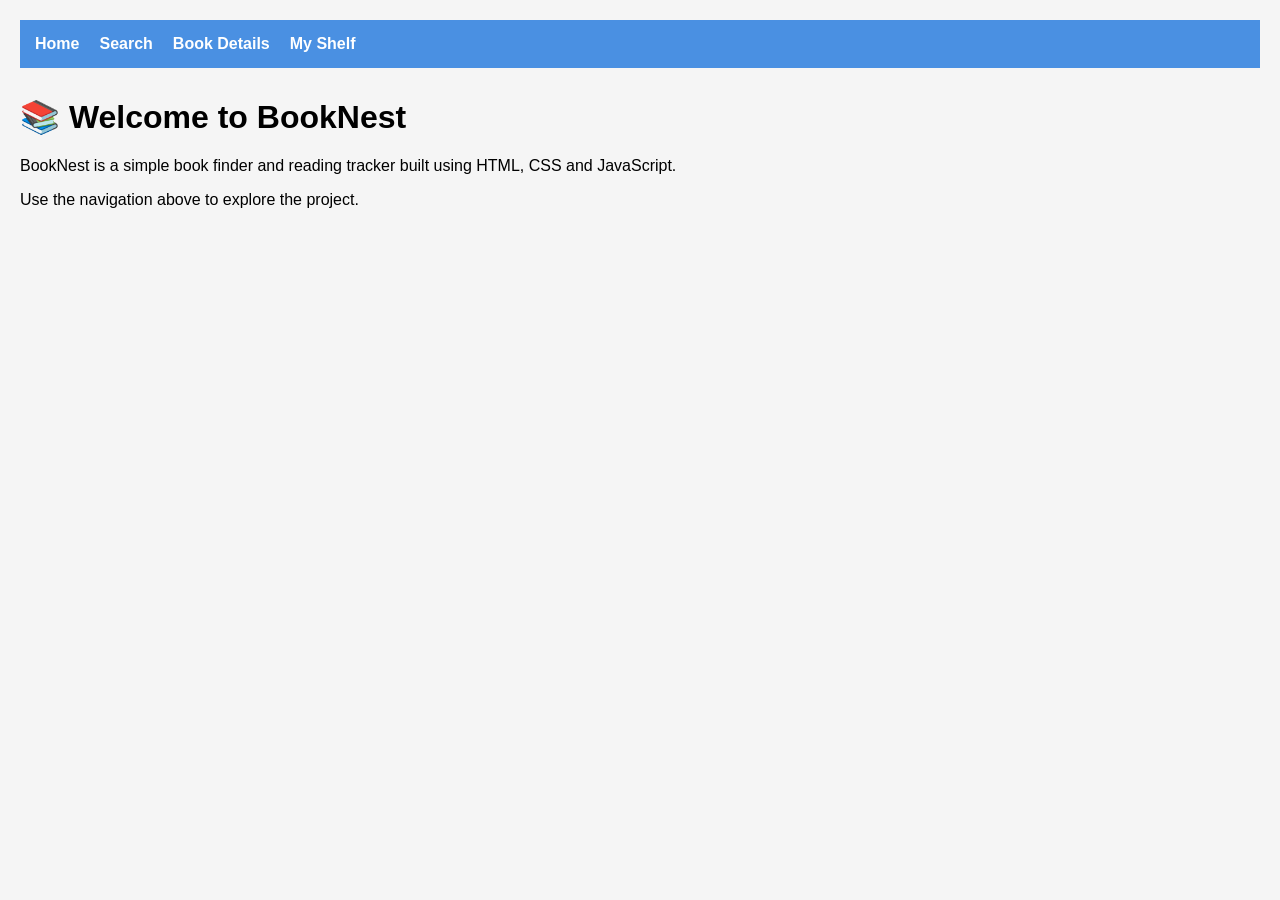
==== index.html @ 5ab0a601 "Add home and search page skeleton" ====
<!DOCTYPE html>
<html lang="en">
<head>
    <meta charset="UTF-8">
    <meta name="viewport" content="width=device-width, initial-scale=1.0">
    <title>BookNest | Home</title>

    <link rel="stylesheet" href="css/style.css">
</head>
<body>

    <nav>
        <a href="index.html">Home</a>
        <a href="search.html">Search</a>
        <a href="details.html">Book Details</a>
        <a href="shelf.html">My Shelf</a>
    </nav>

    <main>
        <h1>📚 Welcome to BookNest</h1>

        <p>
            BookNest is a simple book finder and reading tracker built using
            HTML, CSS and JavaScript.
        </p>

        <p>
            Use the navigation above to explore the project.
        </p>
    </main>

</body>
</html>
---- css/style.css ----
body{
    font-family: Arial, sans-serif;
    margin: 20px;
    background: #f5f5f5;
}

nav{
    display:flex;
    gap:20px;
    padding:15px;
    background:#4A90E2;
}

nav a{
    color:white;
    text-decoration:none;
    font-weight:bold;
}

main{
    margin-top:30px;
}
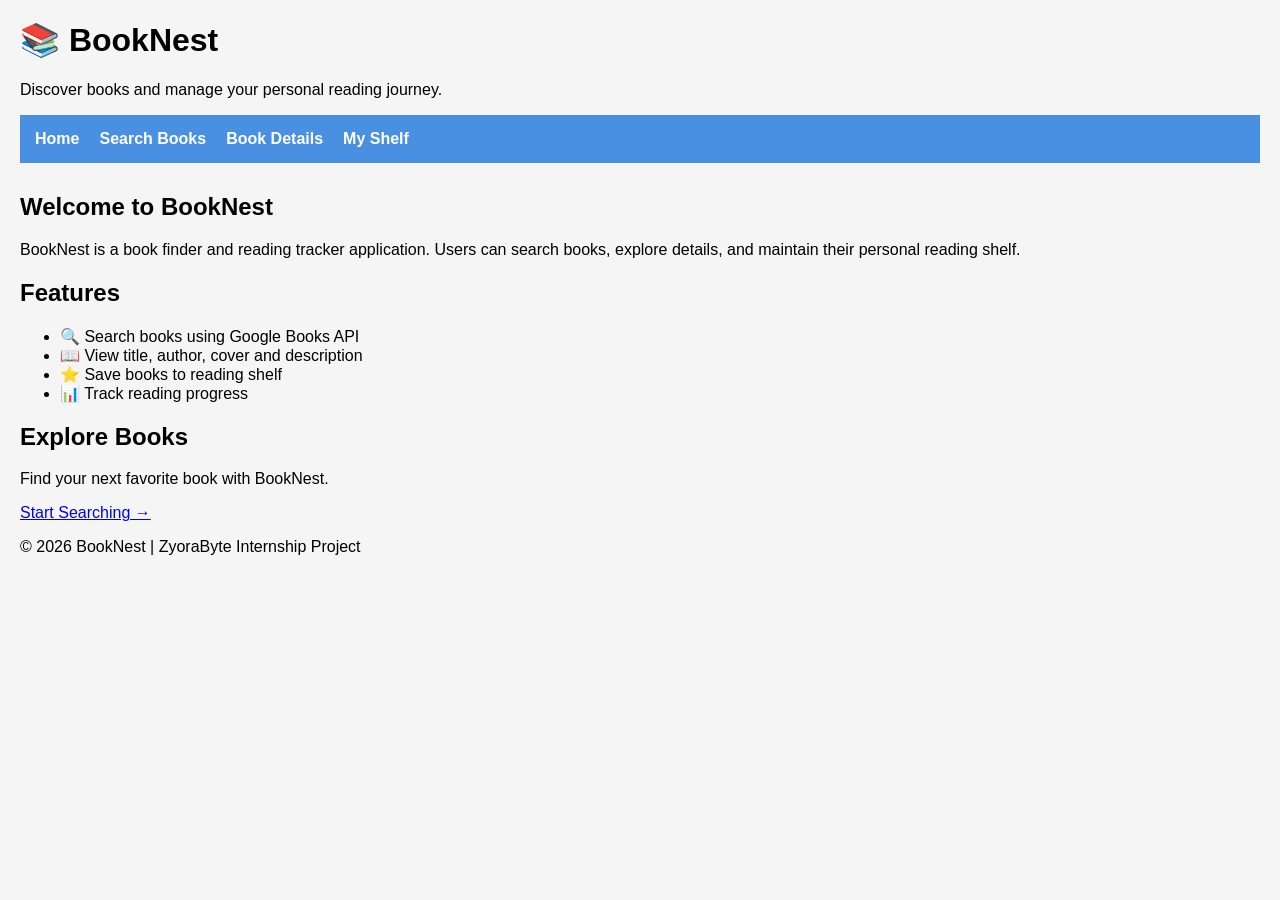
==== commit 5f82edaf: "Build BookNest home page HTML structure" ====
--- a/index.html
+++ b/index.html
@@ -1,33 +1,83 @@
 <!DOCTYPE html>
 <html lang="en">
+
 <head>
     <meta charset="UTF-8">
     <meta name="viewport" content="width=device-width, initial-scale=1.0">
     <title>BookNest | Home</title>
-
     <link rel="stylesheet" href="css/style.css">
 </head>
+
 <body>
 
-    <nav>
-        <a href="index.html">Home</a>
-        <a href="search.html">Search</a>
-        <a href="details.html">Book Details</a>
-        <a href="shelf.html">My Shelf</a>
-    </nav>
+<header>
+    <h1>📚 BookNest</h1>
+    <p>Discover books and manage your personal reading journey.</p>
+</header>
 
-    <main>
-        <h1>📚 Welcome to BookNest</h1>
 
-        <p>
-            BookNest is a simple book finder and reading tracker built using
-            HTML, CSS and JavaScript.
-        </p>
+<nav>
+    <a href="index.html">Home</a>
+    <a href="search.html">Search Books</a>
+    <a href="details.html">Book Details</a>
+    <a href="shelf.html">My Shelf</a>
+</nav>
 
-        <p>
-            Use the navigation above to explore the project.
-        </p>
-    </main>
+
+<main>
+
+<section>
+    <h2>Welcome to BookNest</h2>
+
+    <p>
+        BookNest is a book finder and reading tracker application.
+        Users can search books, explore details, and maintain their
+        personal reading shelf.
+    </p>
+</section>
+
+
+<section>
+
+<h2>Features</h2>
+
+<ul>
+    <li>🔍 Search books using Google Books API</li>
+    <li>📖 View title, author, cover and description</li>
+    <li>⭐ Save books to reading shelf</li>
+    <li>📊 Track reading progress</li>
+</ul>
+
+</section>
+
+
+<section>
+
+<h2>Explore Books</h2>
+
+<p>
+Find your next favorite book with BookNest.
+</p>
+
+<a href="search.html">
+Start Searching →
+</a>
+
+</section>
+
+
+</main>
+
+
+<footer>
+
+<p>
+© 2026 BookNest | ZyoraByte Internship Project
+</p>
+
+</footer>
+
 
 </body>
+
 </html>
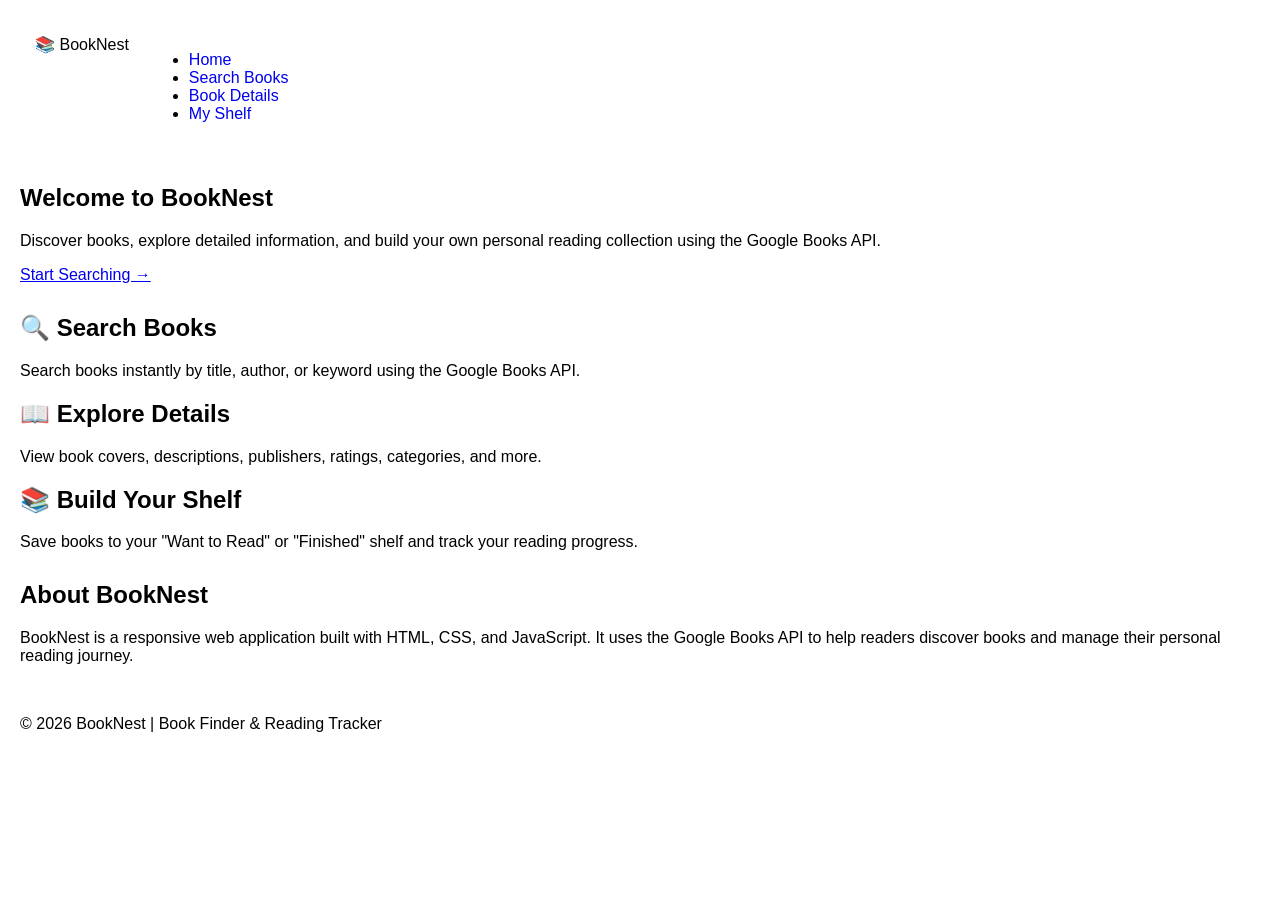
==== commit 5df49a2e: "Improve home and search page layout" ====
--- a/index.html
+++ b/index.html
@@ -1,83 +1,78 @@
 <!DOCTYPE html>
 <html lang="en">
-
 <head>
     <meta charset="UTF-8">
     <meta name="viewport" content="width=device-width, initial-scale=1.0">
     <title>BookNest | Home</title>
     <link rel="stylesheet" href="css/style.css">
+    <link rel="preconnect" href="https://fonts.googleapis.com">
+    <link rel="preconnect" href="https://fonts.gstatic.com" crossorigin>
+    <link href="https://fonts.googleapis.com/css2?family=Poppins:wght@300;400;500;600;700&display=swap"
+        rel="stylesheet">
 </head>
-
 <body>
-
-<header>
-    <h1>📚 BookNest</h1>
-    <p>Discover books and manage your personal reading journey.</p>
-</header>
-
-
-<nav>
-    <a href="index.html">Home</a>
-    <a href="search.html">Search Books</a>
-    <a href="details.html">Book Details</a>
-    <a href="shelf.html">My Shelf</a>
-</nav>
-
-
-<main>
-
-<section>
-    <h2>Welcome to BookNest</h2>
-
-    <p>
-        BookNest is a book finder and reading tracker application.
-        Users can search books, explore details, and maintain their
-        personal reading shelf.
-    </p>
-</section>
-
-
-<section>
-
-<h2>Features</h2>
-
-<ul>
-    <li>🔍 Search books using Google Books API</li>
-    <li>📖 View title, author, cover and description</li>
-    <li>⭐ Save books to reading shelf</li>
-    <li>📊 Track reading progress</li>
-</ul>
-
-</section>
-
-
-<section>
-
-<h2>Explore Books</h2>
-
-<p>
-Find your next favorite book with BookNest.
-</p>
-
-<a href="search.html">
-Start Searching →
-</a>
-
-</section>
-
-
-</main>
-
-
-<footer>
-
-<p>
-© 2026 BookNest | ZyoraByte Internship Project
-</p>
-
-</footer>
-
-
+    <header>
+        <nav class="navbar">
+            <div class="logo">
+                📚 <span>BookNest</span>
+            </div>
+            <ul>
+                <li><a href="index.html" class="active">Home</a></li>
+                <li><a href="search.html">Search Books</a></li>
+                <li><a href="details.html">Book Details</a></li>
+                <li><a href="shelf.html">My Shelf</a></li>
+            </ul>
+        </nav>
+    </header>
+    <section class="hero">
+        <div class="container">
+            <h1>Welcome to BookNest</h1>
+            <p>
+                Discover books, explore detailed information, and build your own
+                personal reading collection using the Google Books API.
+            </p>
+            <a href="search.html" class="btn">
+                Start Searching →
+            </a>
+        </div>
+    </section>
+    <main class="container">
+        <section class="features">
+            <div class="card">
+                <h2>🔍 Search Books</h2>
+                <p>
+                    Search books instantly by title, author, or keyword using
+                    the Google Books API.
+                </p>
+            </div>
+            <div class="card">
+                <h2>📖 Explore Details</h2>
+                <p>
+                    View book covers, descriptions, publishers, ratings,
+                    categories, and more.
+                </p>
+            </div>
+            <div class="card">
+                <h2>📚 Build Your Shelf</h2>
+                <p>
+                    Save books to your "Want to Read" or "Finished" shelf and
+                    track your reading progress.
+                </p>
+            </div>
+        </section>
+        <section class="about">
+            <h2>About BookNest</h2>
+            <p>
+                BookNest is a responsive web application built with HTML, CSS,
+                and JavaScript. It uses the Google Books API to help readers
+                discover books and manage their personal reading journey.
+            </p>
+        </section>
+    </main>
+    <footer>
+        <p>
+            © 2026 BookNest | Book Finder & Reading Tracker
+        </p>
+    </footer>
 </body>
-
 </html>
--- a/css/style.css
+++ b/css/style.css
@@ -1,22 +1,21 @@
+main{
+    margin-top:30px;
+}
 body{
     font-family: Arial, sans-serif;
-    margin: 20px;
-    background: #f5f5f5;
+    margin:20px;
 }
-
 nav{
     display:flex;
     gap:20px;
     padding:15px;
-    background:#4A90E2;
 }
-
 nav a{
-    color:white;
     text-decoration:none;
-    font-weight:bold;
 }
-
-main{
-    margin-top:30px;
+section{
+    margin:30px 0;
+}
+footer{
+    margin-top:50px;
 }
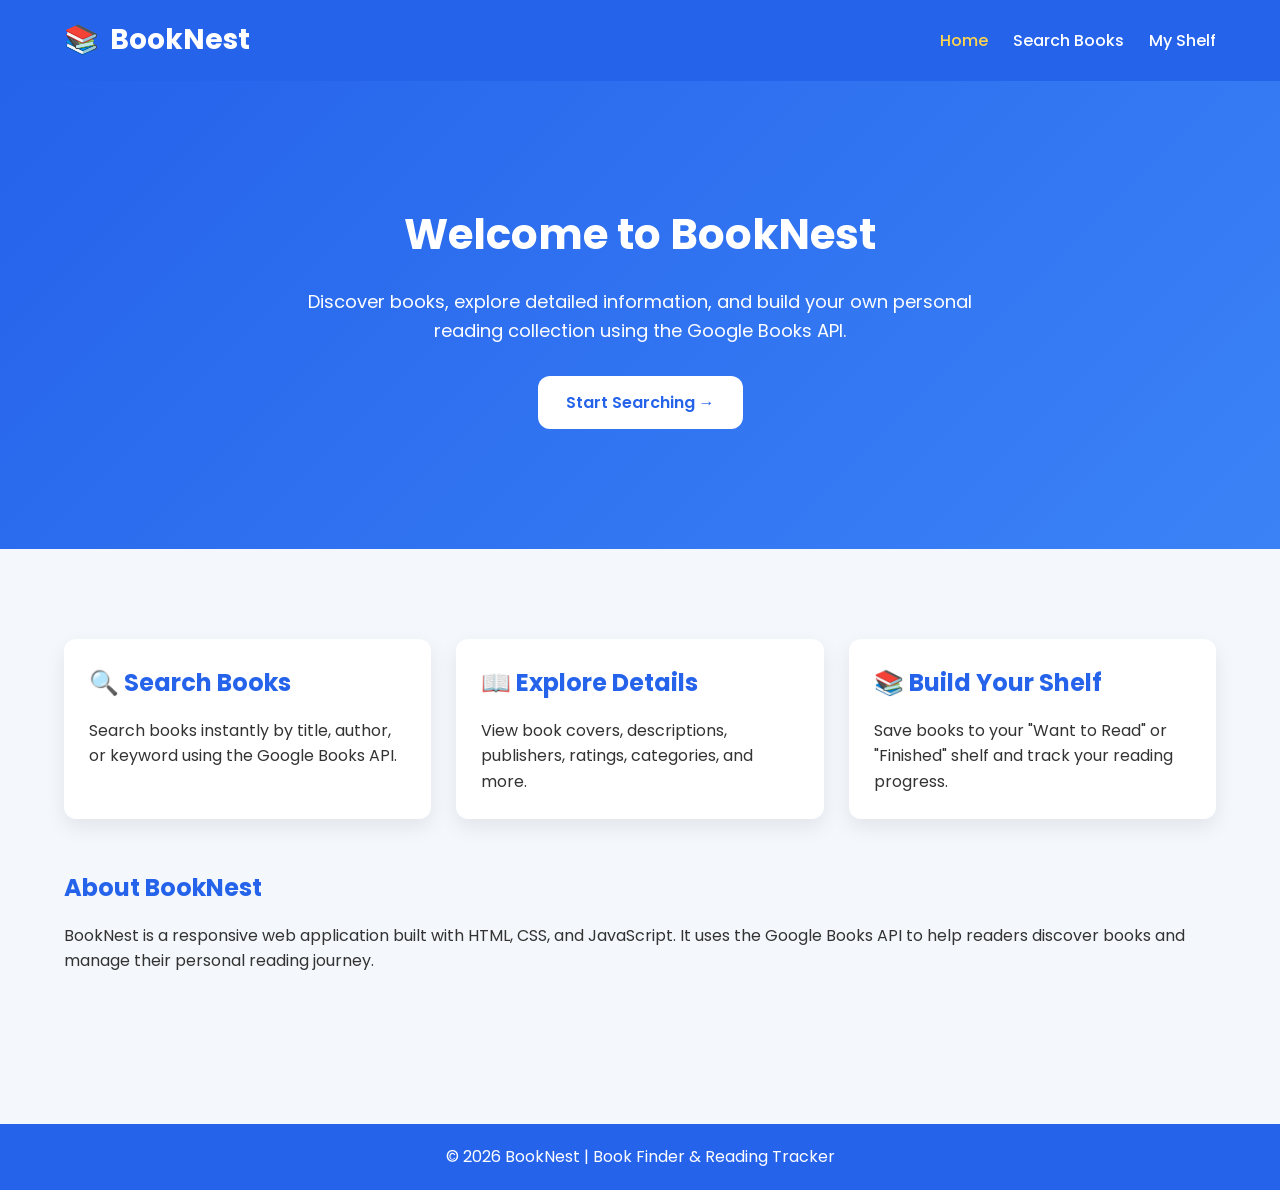
==== commit 13739af7: "Fix navbar spacing and align search results" ====
--- a/index.html
+++ b/index.html
@@ -19,7 +19,6 @@
             <ul>
                 <li><a href="index.html" class="active">Home</a></li>
                 <li><a href="search.html">Search Books</a></li>
-                <li><a href="details.html">Book Details</a></li>
                 <li><a href="shelf.html">My Shelf</a></li>
             </ul>
         </nav>
--- a/css/style.css
+++ b/css/style.css
@@ -1,21 +1,197 @@
-main{
-    margin-top:30px;
+/* ==========================
+   Google Font
+========================== */
+@import url('https://fonts.googleapis.com/css2?family=Poppins:wght@300;400;500;600;700&display=swap');
+/* ==========================
+   CSS Variables
+========================== */
+:root{
+    --primary:#2563eb;
+    --primary-dark:#1d4ed8;
+    --secondary:#3b82f6;
+    --background:#f4f7fb;
+    --white:#ffffff;
+    --text:#333333;
+    --radius:12px;
+    --shadow:0 8px 20px rgba(0,0,0,.08);
 }
+/* ==========================
+   Reset
+========================== */
+*{
+    margin:0;
+    padding:0;
+    box-sizing:border-box;
+}
+/* ==========================
+   Body
+========================== */
 body{
-    font-family: Arial, sans-serif;
-    margin:20px;
+    font-family:'Poppins',sans-serif;
+    background:var(--background);
+    color:var(--text);
+    line-height:1.6;
 }
-nav{
+/* ==========================
+   Container
+========================== */
+.container{
+    width:90%;
+    max-width:1200px;
+    margin:auto;
+    padding:40px 0;
+}
+/* ==========================
+   Header
+========================== */
+header{
+    background:var(--primary);
+    color:white;
+    box-shadow:var(--shadow);
+}
+/* ==========================
+   Navbar
+========================== */
+.navbar{
+    width:90%;
+    max-width:1200px;
+    margin:auto;
     display:flex;
-    gap:20px;
-    padding:15px;
+    justify-content:space-between;
+    align-items:center;
+    padding:18px 0;
 }
-nav a{
+.logo{
+    font-size:28px;
+    font-weight:700;
+}
+.logo span{
+    margin-left:5px;
+}
+.navbar ul{
+    display:flex;
+    list-style:none;
+    gap:25px;
+}
+.navbar a{
+    color:white;
     text-decoration:none;
+    font-weight:500;
+    transition:.3s;
 }
-section{
-    margin:30px 0;
+.navbar a:hover,
+.navbar .active{
+    color:#ffd54f;
 }
+/* ==========================
+   Hero
+========================== */
+.hero{
+    background:linear-gradient(135deg,var(--primary),var(--secondary));
+    color:white;
+    text-align:center;
+    padding:80px 20px;
+}
+.hero h1{
+    font-size:42px;
+    margin-bottom:20px;
+}
+.hero p{
+    max-width:700px;
+    margin:auto;
+    margin-bottom:30px;
+    font-size:18px;
+}
+/* ==========================
+   Button
+========================== */
+.btn{
+    display:inline-block;
+    padding:14px 28px;
+    background:white;
+    color:var(--primary);
+    text-decoration:none;
+    border-radius:var(--radius);
+    font-weight:600;
+    transition:.3s;
+}
+.btn:hover{
+    transform:translateY(-3px);
+}
+/* ==========================
+   Features
+========================== */
+.features{
+    display:grid;
+    grid-template-columns:repeat(auto-fit,minmax(280px,1fr));
+    gap:25px;
+    margin:50px 0;
+}
+.card{
+    background:white;
+    padding:25px;
+    border-radius:var(--radius);
+    box-shadow:var(--shadow);
+    transition:.3s;
+}
+.card:hover{
+    transform:translateY(-6px);
+}
+.card h2{
+    color:var(--primary);
+    margin-bottom:15px;
+}
+/* ==========================
+   About
+========================== */
+.about{
+    margin:50px 0;
+}
+.about h2{
+    color:var(--primary);
+    margin-bottom:15px;
+}
+/* ==========================
+   Footer
+========================== */
 footer{
-    margin-top:50px;
+    margin-top:60px;
+    padding:20px;
+    background:var(--primary);
+    color:white;
+    text-align:center;
+}
+/* ==========================
+   Responsive
+========================== */
+@media(max-width:768px){
+    .navbar{
+        flex-direction:column;
+        gap:20px;
+    }
+    .navbar ul{
+        flex-wrap:wrap;
+        justify-content:center;
+        gap:15px;
+    }
+    .hero h1{
+        font-size:32px;
+    }
+    .hero p{
+        font-size:16px;
+    }
+}
+@media(max-width:480px){
+    .logo{
+        font-size:22px;
+    }
+    .hero{
+        padding:60px 20px;
+    }
+    .hero h1{
+        font-size:28px;
+    }
+    .container{
+        width:95%;
+    }
 }
